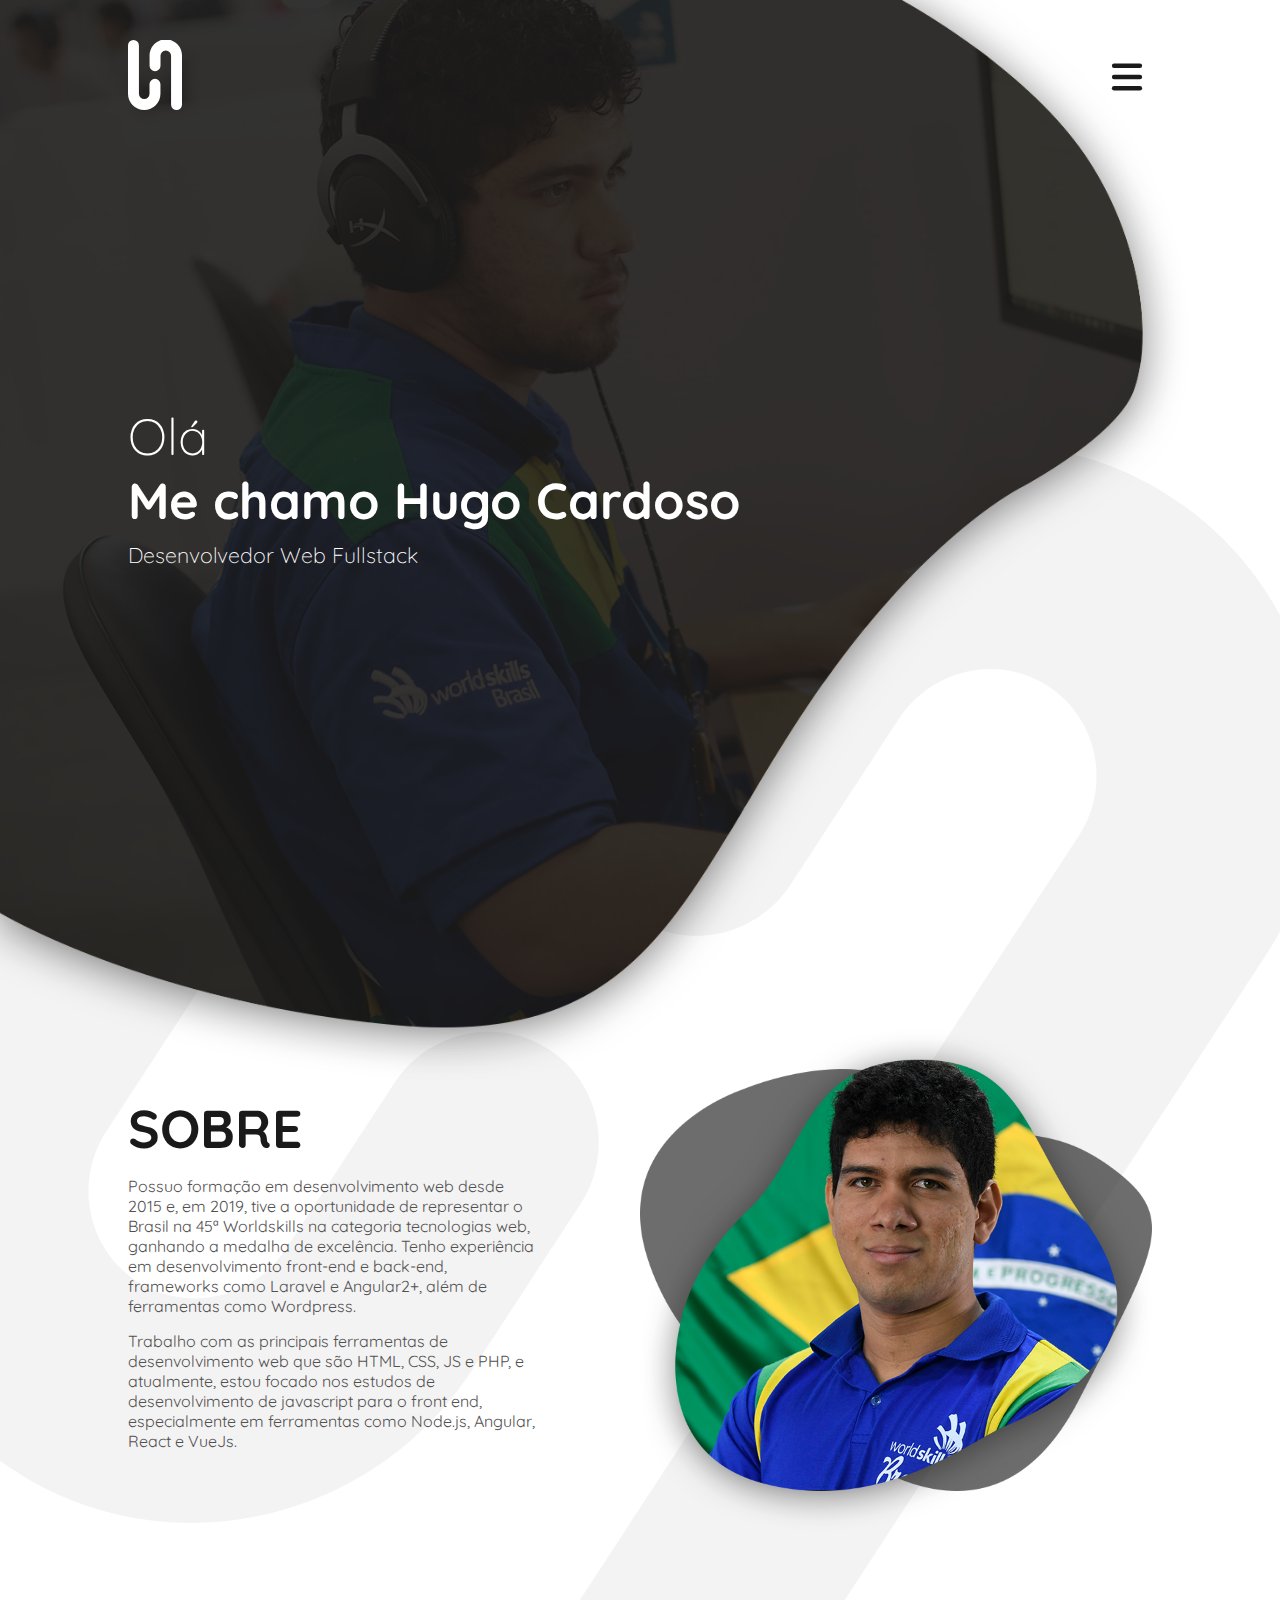
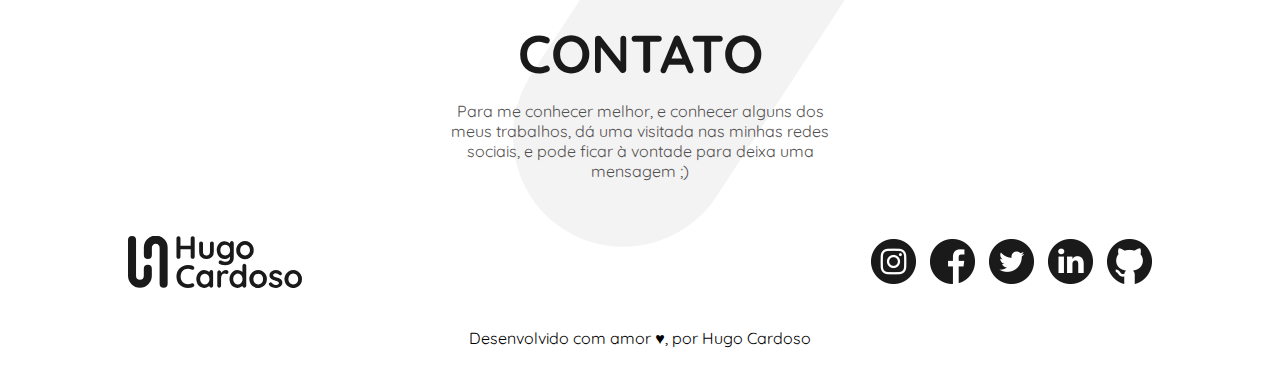
==== index.html @ 4f67ded2 "first commit" ====
<!DOCTYPE html>
<html lang="en">
<head>
    <meta charset="UTF-8">
    <meta http-equiv="refresh" content="portuguese/index.html">
    <title>Document</title>
</head>
<body>
    <script>
        window.location.href = "portuguese/index.html";
    </script>
</body>
</html>
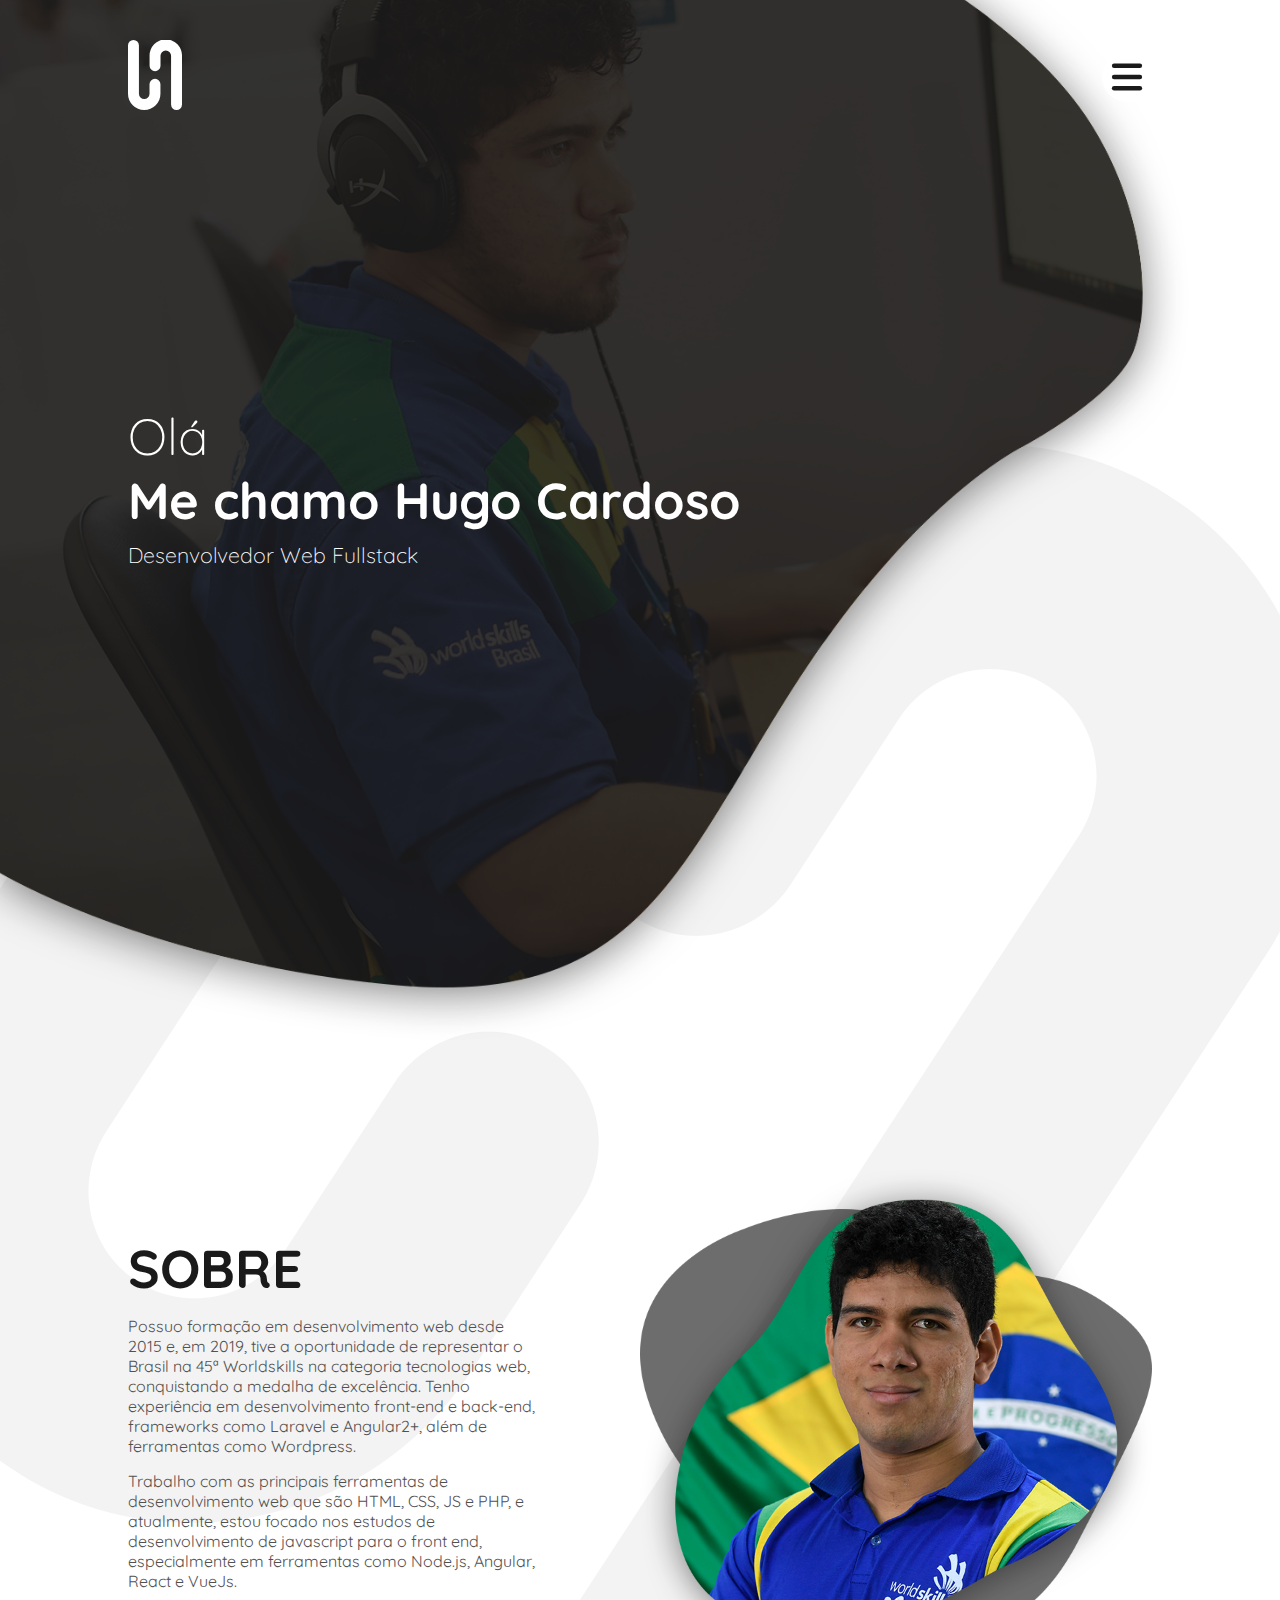
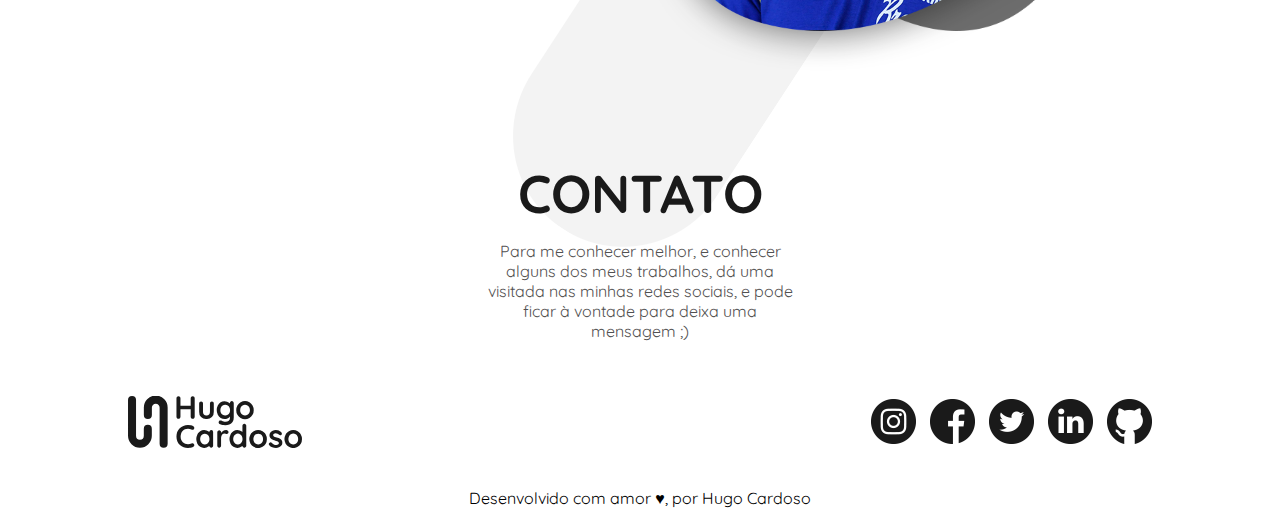
==== commit 58146f5c: "mobile adjustments" ====
--- a/index.html
+++ b/index.html
@@ -7,7 +7,7 @@
 </head>
 <body>
     <script>
-        window.location.href = "portuguese/index.html";
+        window.location.href = "portuguese/";
     </script>
 </body>
 </html>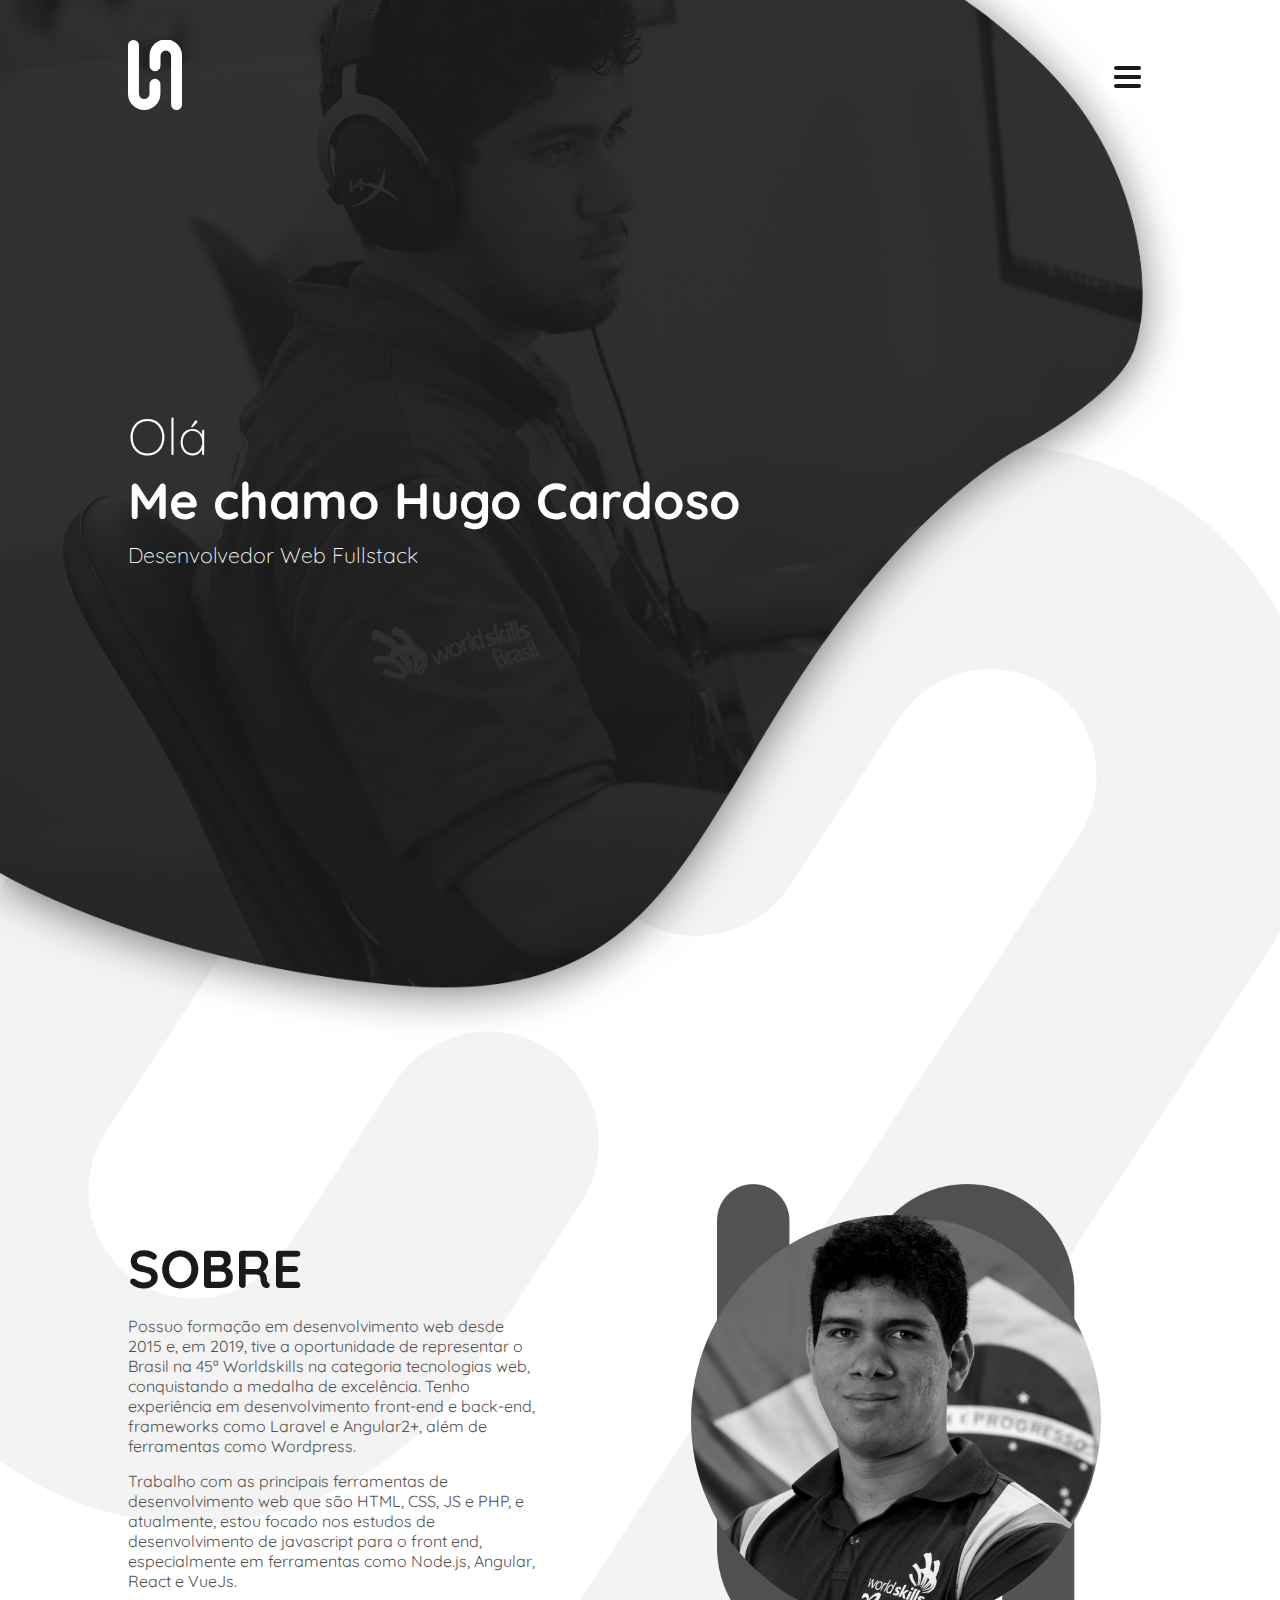
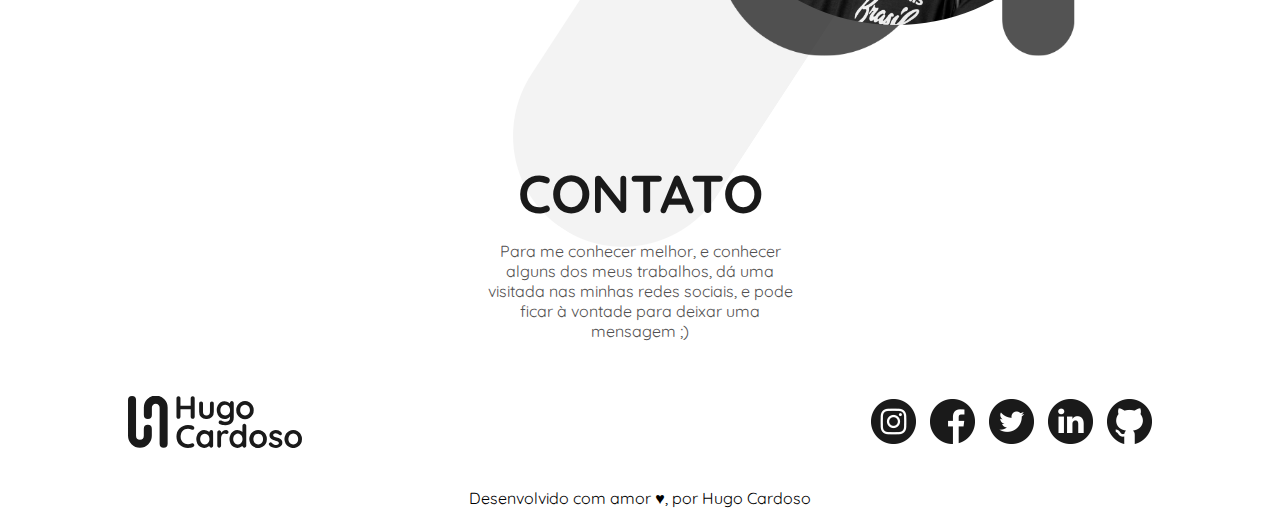
==== commit 81665377: "Nova foto" ====
--- a/index.html
+++ b/index.html
@@ -3,7 +3,8 @@
 <head>
     <meta charset="UTF-8">
     <meta http-equiv="refresh" content="portuguese/index.html">
-    <title>Document</title>
+    <title>Hugo Cardoso</title>
+    <link rel="shortcut icon" href="img/favicon.png">
 </head>
 <body>
     <script>
